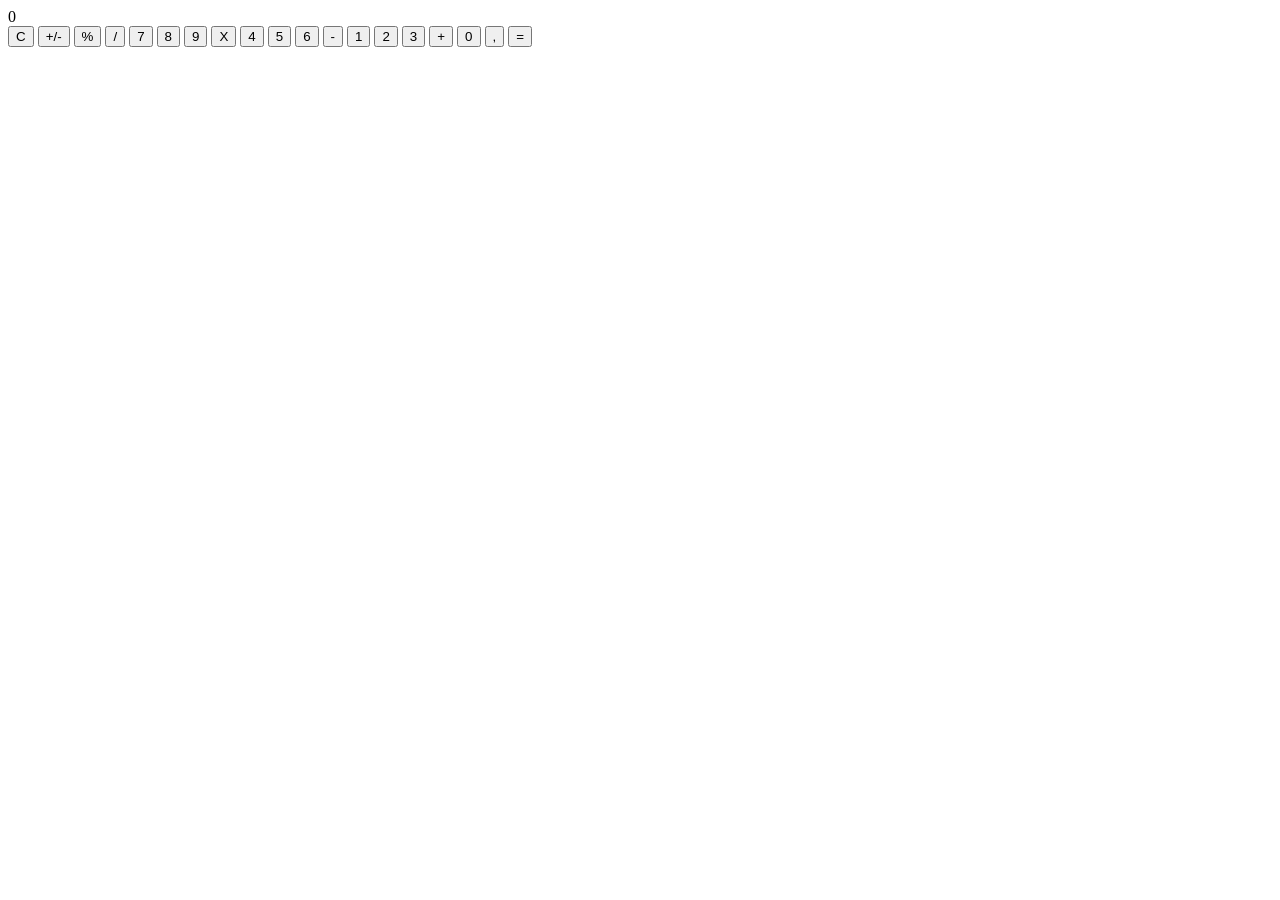
==== html/index.html @ 4ac97037 "add" ====
<!DOCTYPE html>
<html lang="en">
<head>
    <meta charset="UTF-8">
    <meta http-equiv="X-UA-Compatible" content="IE=edge">
    <meta name="viewport" content="width=device-width, initial-scale=1.0">
    <title>Calculator. Let's count</title>
    <link rel="stylesheet" href="style.css">
</head>
<body>
    <div class="container">
        <div class="output">
            <form class="result">
                <output name="result">0</output>
            </form>
        </div>
        <div class="buttons-wrapper">
            <button class="others" id="clearAll">C</button>
            <button class="others">+/-</button>
            <button class="others">%</button>
            <button class="operation" id="divide">/</button>
            <button class="number" id="seven">7</button>
            <button class="number" id="eight">8</button>
            <button class="number" id="nine">9</button>
            <button class="operation" id="multiply">X</button>
            <button class="number" id="four">4</button>
            <button class="number" id="five">5</button>
            <button class="number" id="six">6</button>
            <button class="operation" id="minus">-</button>
            <button class="number" id="one">1</button>
            <button class="number" id="two">2</button>
            <button class="number" id="three">3</button>
            <button class="operation" id="plus">+</button>
            <button id="zero">0</button>
            <button class="number" id="comma">,</button>
            <button class="operation" id="equal">=</button>
        </div>
    </div>

    <script src="index.js"></script>
</body>
</html>
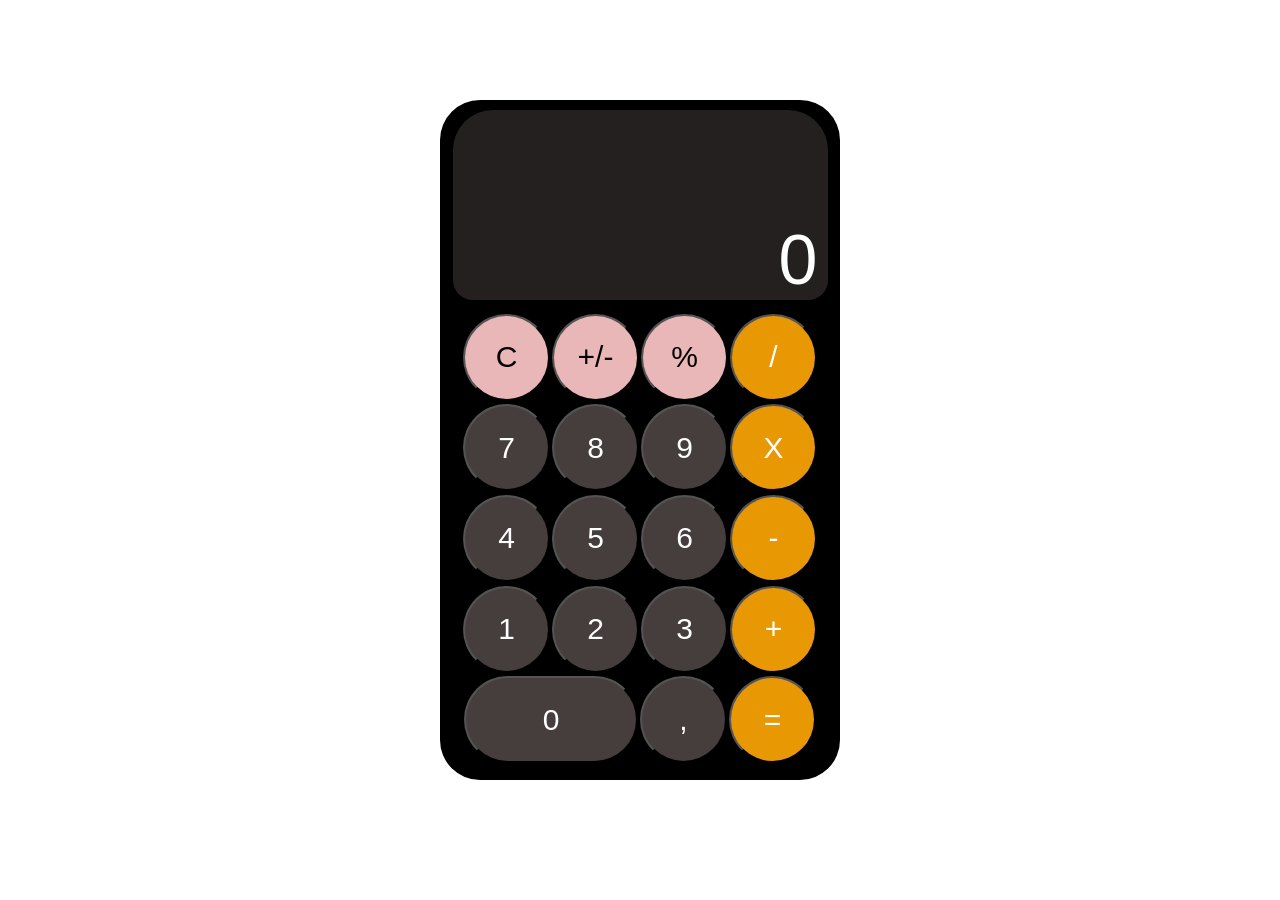
==== commit 5c3f8478: "write right links from folders in html code" ====
--- a/html/index.html
+++ b/html/index.html
@@ -5,7 +5,7 @@
     <meta http-equiv="X-UA-Compatible" content="IE=edge">
     <meta name="viewport" content="width=device-width, initial-scale=1.0">
     <title>Calculator. Let's count</title>
-    <link rel="stylesheet" href="style.css">
+    <link rel="stylesheet" href="/css/style.css">
 </head>
 <body>
     <div class="container">
@@ -14,6 +14,7 @@
                 <output name="result">0</output>
             </form>
         </div>
+
         <div class="buttons-wrapper">
             <button class="others" id="clearAll">C</button>
             <button class="others">+/-</button>
@@ -35,8 +36,9 @@
             <button class="number" id="comma">,</button>
             <button class="operation" id="equal">=</button>
         </div>
+        
     </div>
 
-    <script src="index.js"></script>
+    <script src="/js/index.js"></script>
 </body>
 </html>
--- a/css/style.css
+++ b/css/style.css
@@ -0,0 +1,83 @@
+*{
+    margin: 0;
+    padding: 0;
+}
+.container {
+    display: flex;
+    text-align: center;
+    justify-content: center;
+    flex-wrap: wrap;
+    width: 400px;
+    height: 680px;
+    background-color: black;
+    margin: 0 auto;
+    margin-top: 100px;
+    border-radius: 40px;
+}
+.output {
+    display: flex;
+    align-items: flex-end;
+    margin-top: 10px;
+    width: 375px;
+    height: 190px;
+    background-color: rgb(36, 32, 32);
+    border-top-left-radius: 40px;
+    border-top-right-radius: 40px;
+    border-bottom-left-radius: 20px;
+    border-bottom-right-radius: 20px;
+}
+.buttons-wrapper {
+    display: flex;
+    flex-wrap: wrap;
+    text-align: center;
+    justify-content: center;
+    padding-top: 5px;
+    padding-bottom: 15px;
+    gap: 2px;
+}
+.number {
+    background-color: rgb(70, 61, 61);
+    color: white;
+}
+.number:hover{
+    background-color:rgb(36, 32, 32);
+    transition: all 0.4s ease;
+}
+.operation{
+    background-color: rgb(232, 152, 3);
+    color: white;
+}
+.operation:hover{
+    background-color: rgb(162, 106, 2);
+    transition: all 0.4s ease;
+}
+.others {
+    background-color: rgb(233, 183, 183);
+}
+.others:hover{
+    background-color: rgb(164, 128, 128);
+    transition: all 0.4s ease;
+}
+#zero {
+    width: 174px;
+    border-radius: 45px;
+    background-color: rgb(70, 61, 61);
+    color: white;
+}
+#zero:hover{
+    background-color:rgb(36, 32, 32);
+    transition: all 0.3s ease;
+}
+button {
+    border-radius: 50%;
+    width: 87px;
+    height: 87px;
+    font-size: 30px;
+}
+.result {
+    color: white;
+    font-size: 70px;
+    font-family :Arial, Helvetica, sans-serif;
+    margin-left: auto;
+    margin-right: 10px;
+}
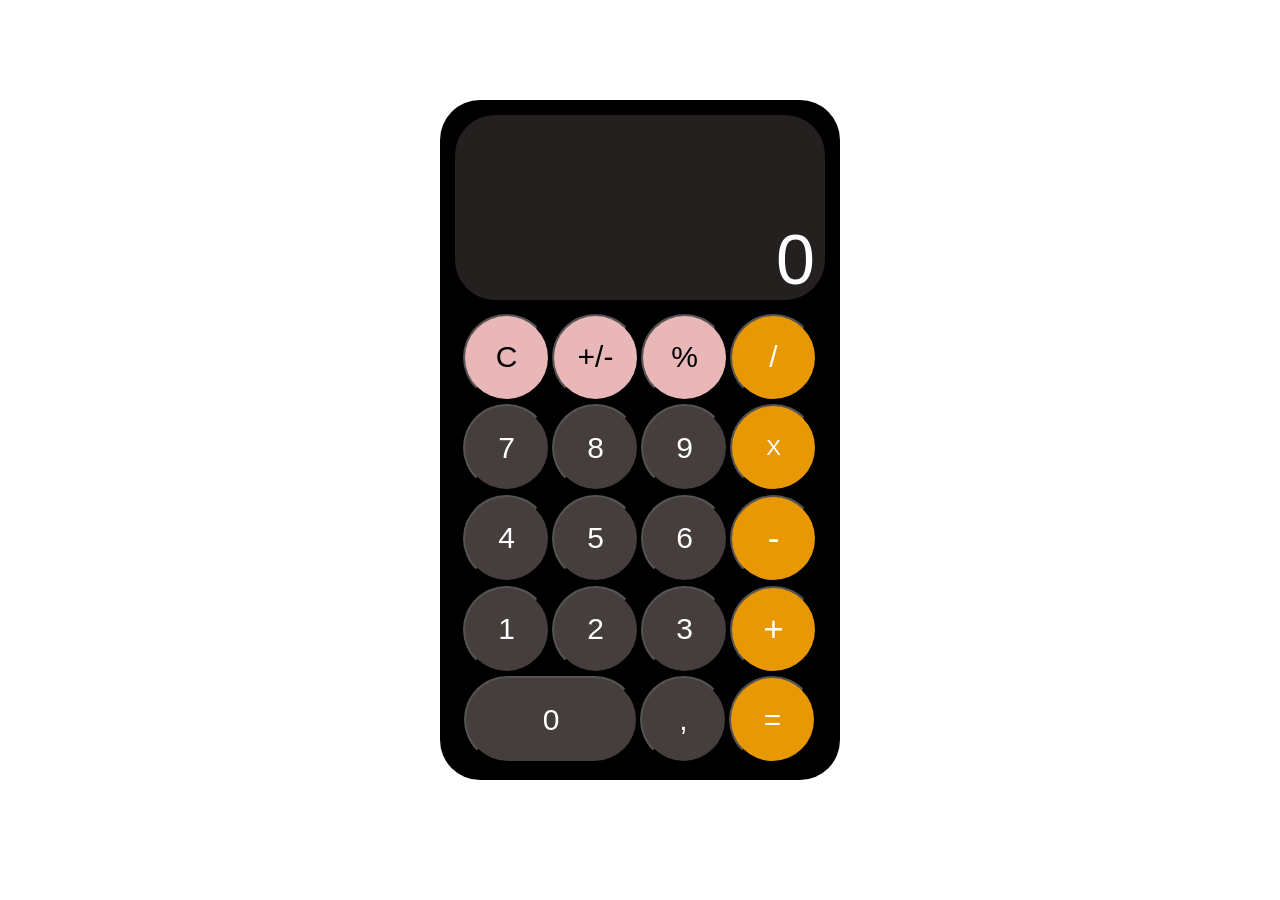
==== commit 4fdb637a: "changed tag button to tag input" ====
--- a/html/index.html
+++ b/html/index.html
@@ -14,29 +14,27 @@
                 <output name="result">0</output>
             </form>
         </div>
-
         <div class="buttons-wrapper">
-            <button class="others" id="clearAll">C</button>
-            <button class="others">+/-</button>
-            <button class="others">%</button>
-            <button class="operation" id="divide">/</button>
-            <button class="number" id="seven">7</button>
-            <button class="number" id="eight">8</button>
-            <button class="number" id="nine">9</button>
-            <button class="operation" id="multiply">X</button>
-            <button class="number" id="four">4</button>
-            <button class="number" id="five">5</button>
-            <button class="number" id="six">6</button>
-            <button class="operation" id="minus">-</button>
-            <button class="number" id="one">1</button>
-            <button class="number" id="two">2</button>
-            <button class="number" id="three">3</button>
-            <button class="operation" id="plus">+</button>
-            <button id="zero">0</button>
-            <button class="number" id="comma">,</button>
-            <button class="operation" id="equal">=</button>
+            <input type="button" class="others" id="clearAll" value="C">
+            <input type="button" class="others" value="+/-">
+            <input type="button" class="others" value="%">
+            <input type="button" class="operation" id="divide" value="/">
+            <input type="button" class="number" id="seven" value="7">
+            <input type="button" class="number" id="eight" value="8">
+            <input type="button" class="number" id="nine" value="9">
+            <input type="button" class="operation" id="multiply" value="X">
+            <input type="button" class="number" id="four" value="4">
+            <input type="button" class="number" id="five" value="5">
+            <input type="button" class="number" id="six" value="6">
+            <input type="button" class="operation" id="minus" value="-">
+            <input type="button" class="number" id="one" value="1">
+            <input type="button" class="number" id="two" value="2">
+            <input type="button" class="number" id="three" value="3">
+            <input type="button" class="operation" id="plus" value="+">
+            <input type="button" id="zero" value="0">
+            <input type="button" class="number" id="comma" value=",">
+            <input type="button" class="operation" id="equal" value="=">
         </div>
-        
     </div>
 
     <script src="/js/index.js"></script>
--- a/css/style.css
+++ b/css/style.css
@@ -17,14 +17,14 @@
 .output {
     display: flex;
     align-items: flex-end;
-    margin-top: 10px;
-    width: 375px;
-    height: 190px;
+    margin-top: 15px;
+    width: 370px;
+    height: 185px;
     background-color: rgb(36, 32, 32);
     border-top-left-radius: 40px;
     border-top-right-radius: 40px;
-    border-bottom-left-radius: 20px;
-    border-bottom-right-radius: 20px;
+    border-bottom-left-radius: 40px;
+    border-bottom-right-radius: 40px;
 }
 .buttons-wrapper {
     display: flex;
@@ -68,11 +68,17 @@
     background-color:rgb(36, 32, 32);
     transition: all 0.3s ease;
 }
-button {
+input {
     border-radius: 50%;
     width: 87px;
     height: 87px;
     font-size: 30px;
+}
+#multiply {
+    font-size: 22px;
+}
+#plus, #minus{
+    font-size: 35px;
 }
 .result {
     color: white;
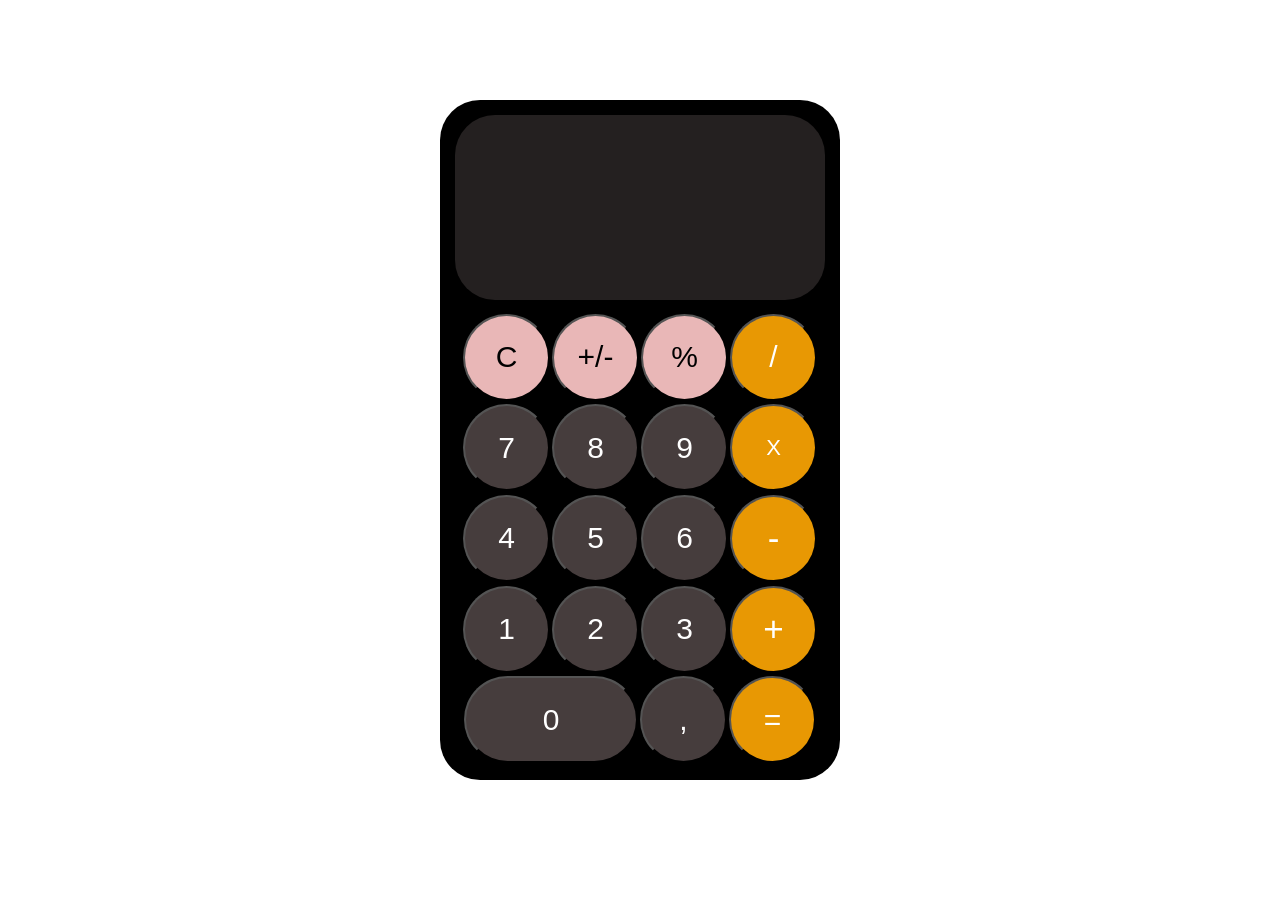
==== commit a3c659be: "changed fuctions and id to buttons" ====
--- a/html/index.html
+++ b/html/index.html
@@ -10,28 +10,26 @@
 <body>
     <div class="container">
         <div class="output">
-            <form class="result">
-                <output name="result">0</output>
-            </form>
+            <p id="result">0</p>
         </div>
         <div class="buttons-wrapper">
-            <input type="button" class="others" id="clearAll" value="C">
+            <input type="button" class="others" onclick="clearAll()" id="clearAll" value="C">
             <input type="button" class="others" value="+/-">
             <input type="button" class="others" value="%">
             <input type="button" class="operation" id="divide" value="/">
-            <input type="button" class="number" id="seven" value="7">
-            <input type="button" class="number" id="eight" value="8">
-            <input type="button" class="number" id="nine" value="9">
+            <input type="button" class="number" id="seven" onclick="typeSeven()" value="7">
+            <input type="button" class="number" id="eight" onclick="typeEight()" value="8">
+            <input type="button" class="number" id="nine" onclick="typeNine()" value="9">
             <input type="button" class="operation" id="multiply" value="X">
-            <input type="button" class="number" id="four" value="4">
-            <input type="button" class="number" id="five" value="5">
-            <input type="button" class="number" id="six" value="6">
+            <input type="button" class="number" id="four" onclick="typeFour()" value="4">
+            <input type="button" class="number" id="five" onclick="typeFive()" value="5">
+            <input type="button" class="number" id="six" onclick="typeSix()" value="6">
             <input type="button" class="operation" id="minus" value="-">
-            <input type="button" class="number" id="one" value="1">
-            <input type="button" class="number" id="two" value="2">
-            <input type="button" class="number" id="three" value="3">
+            <input type="button" class="number" id="one" onclick="typeOne()" value="1">
+            <input type="button" class="number" id="two" onclick="typeTwo()" value="2">
+            <input type="button" class="number" id="three" onclick="typeThree()" value="3">
             <input type="button" class="operation" id="plus" value="+">
-            <input type="button" id="zero" value="0">
+            <input type="button" id="zero" onclick="typeNum()" value="0">
             <input type="button" class="number" id="comma" value=",">
             <input type="button" class="operation" id="equal" value="=">
         </div>
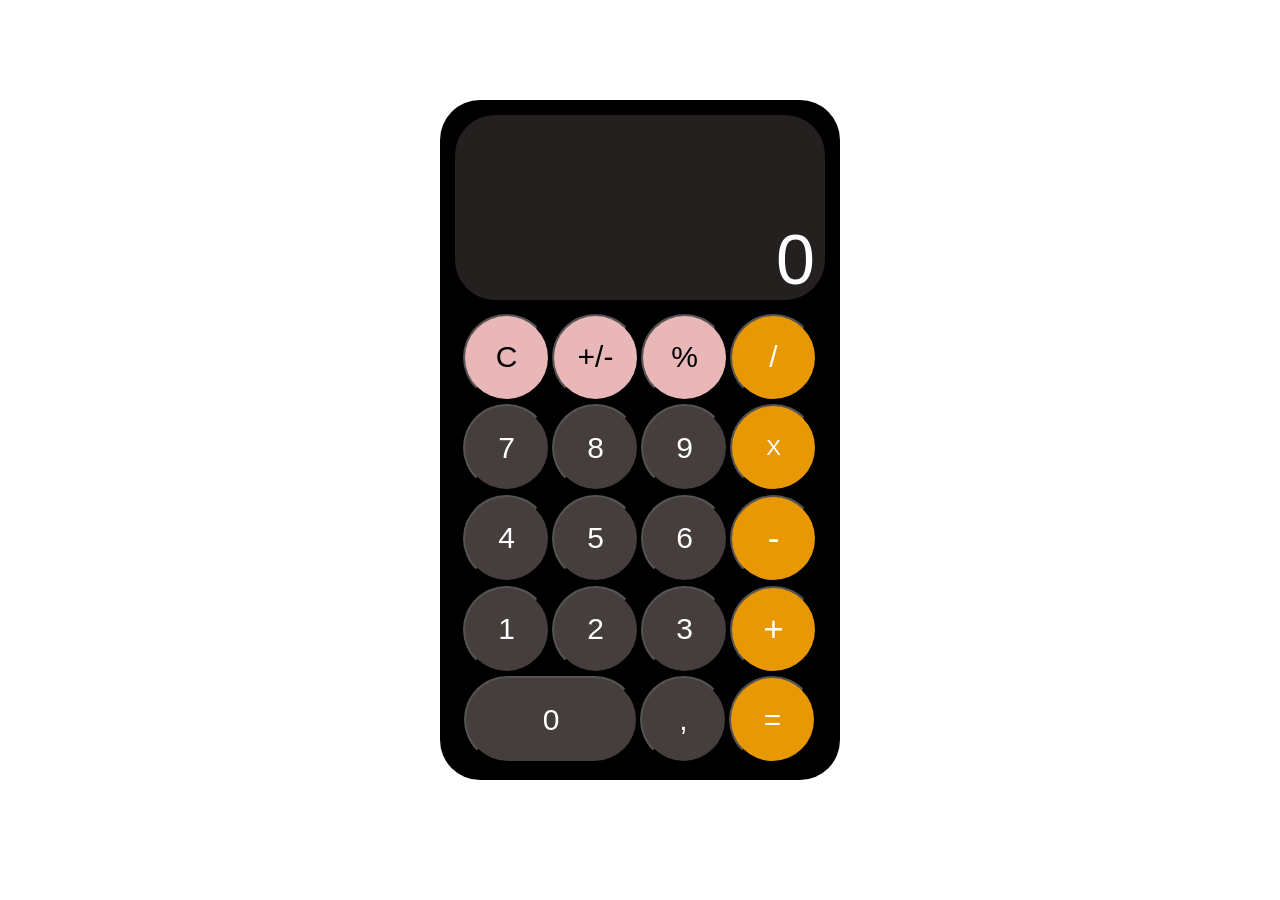
==== commit 70af86a3: "added more functions to calculator buttons" ====
--- a/html/index.html
+++ b/html/index.html
@@ -16,22 +16,22 @@
             <input type="button" class="others" onclick="clearAll()" id="clearAll" value="C">
             <input type="button" class="others" value="+/-">
             <input type="button" class="others" value="%">
-            <input type="button" class="operation" id="divide" value="/">
+            <input type="button" class="operation" id="divide" onclick="typeDivide()" value="/">
             <input type="button" class="number" id="seven" onclick="typeSeven()" value="7">
             <input type="button" class="number" id="eight" onclick="typeEight()" value="8">
             <input type="button" class="number" id="nine" onclick="typeNine()" value="9">
-            <input type="button" class="operation" id="multiply" value="X">
+            <input type="button" class="operation" id="multiply" onclick="typeMultiply()" value="X">
             <input type="button" class="number" id="four" onclick="typeFour()" value="4">
             <input type="button" class="number" id="five" onclick="typeFive()" value="5">
             <input type="button" class="number" id="six" onclick="typeSix()" value="6">
-            <input type="button" class="operation" id="minus" value="-">
+            <input type="button" class="operation" id="minus" onclick="typeMinus()" value="-">
             <input type="button" class="number" id="one" onclick="typeOne()" value="1">
             <input type="button" class="number" id="two" onclick="typeTwo()" value="2">
             <input type="button" class="number" id="three" onclick="typeThree()" value="3">
-            <input type="button" class="operation" id="plus" value="+">
-            <input type="button" id="zero" onclick="typeNum()" value="0">
-            <input type="button" class="number" id="comma" value=",">
-            <input type="button" class="operation" id="equal" value="=">
+            <input type="button" class="operation" id="plus" onclick="typePlus()" value="+">
+            <input type="button" id="zero" onclick="typeZero()" value="0">
+            <input type="button" class="number" id="comma" onclick="typeComma()" value=",">
+            <input type="button" class="operation" id="equal" onclick="equal()" value="=">
         </div>
     </div>
 
--- a/css/style.css
+++ b/css/style.css
@@ -80,10 +80,10 @@
 #plus, #minus{
     font-size: 35px;
 }
-.result {
+#result {
     color: white;
     font-size: 70px;
     font-family :Arial, Helvetica, sans-serif;
     margin-left: auto;
     margin-right: 10px;
-}+}
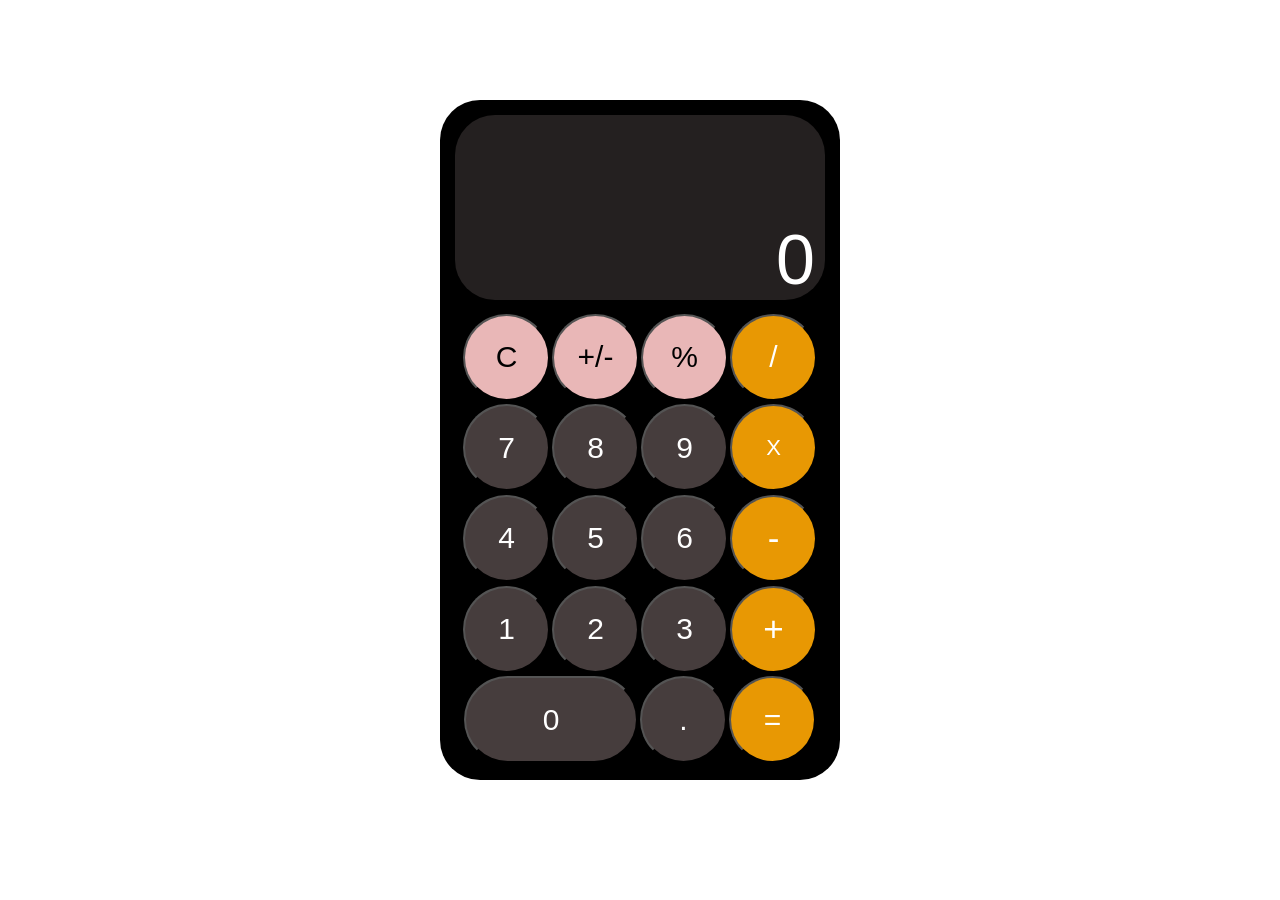
==== commit 0de9bd2a: "changed comma to dot" ====
--- a/html/index.html
+++ b/html/index.html
@@ -30,7 +30,7 @@
             <input type="button" class="number" id="three" onclick="typeThree()" value="3">
             <input type="button" class="operation" id="plus" onclick="typePlus()" value="+">
             <input type="button" id="zero" onclick="typeZero()" value="0">
-            <input type="button" class="number" id="comma" onclick="typeComma()" value=",">
+            <input type="button" class="number" id="comma" onclick="typeDot()" value=".">
             <input type="button" class="operation" id="equal" onclick="equal()" value="=">
         </div>
     </div>
